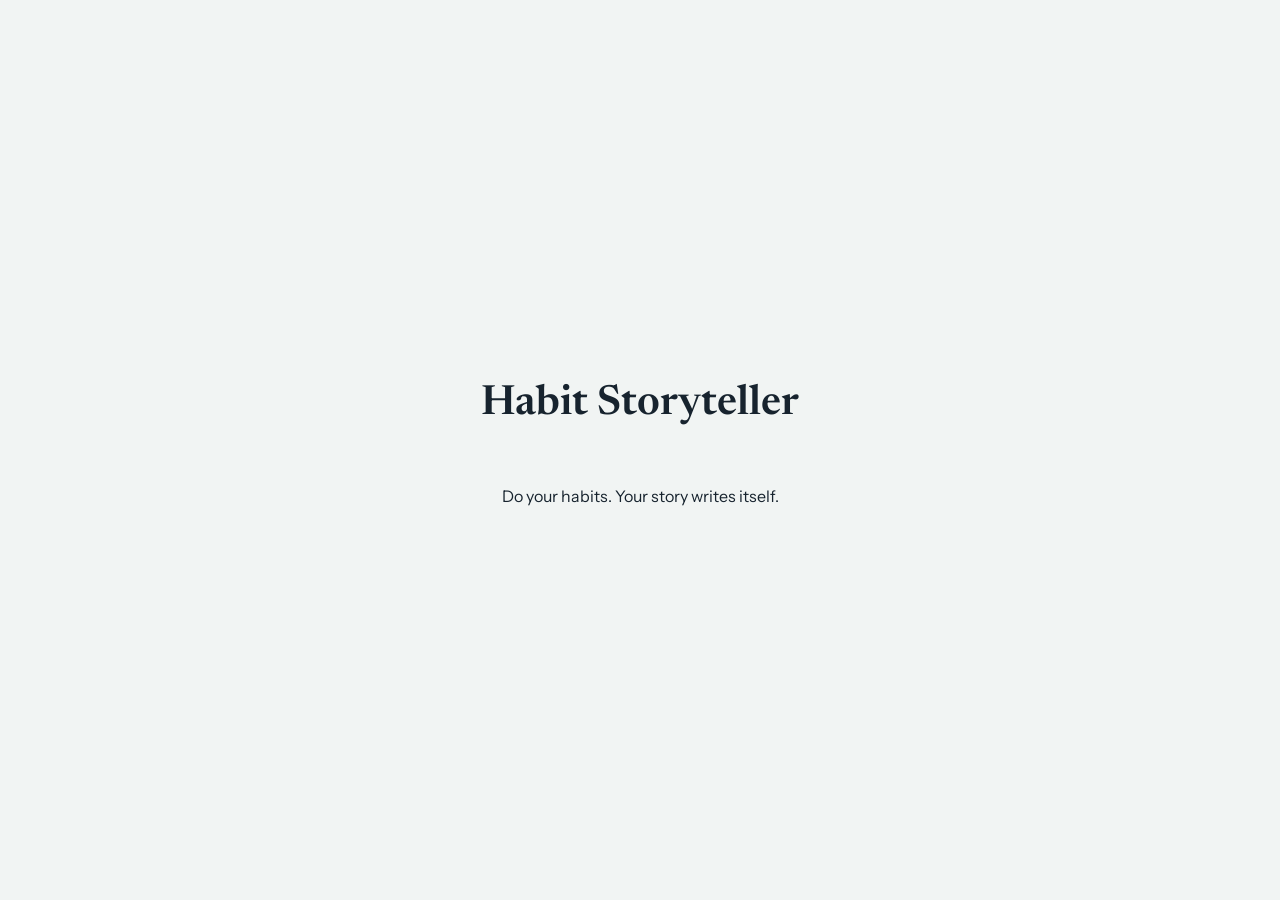
==== login.html @ 2d57e36a "made updates to fix login flow" ====
<!doctype html>
<html lang="en"><head><meta charset="utf-8">
<meta name="viewport" content="width=device-width,initial-scale=1">
<title>Sign in | Habit Storyteller</title>
<link href="https://fonts.googleapis.com/css2?family=Newsreader:ital,wght@0,400;0,600;1,400&family=Instrument+Sans:wght@400;600&display=swap" rel="stylesheet">
<link rel="stylesheet" href="css/styles.css">
<script src="https://accounts.google.com/gsi/client" async defer></script></head>
<body>
<section id="login"><h1>Habit Storyteller</h1><p>Do your habits. Your story writes itself.</p><div id="signin"></div></section>
<script type="module" src="js/login.js"></script>
</body></html>
---- css/styles.css ----
:root{--ink:#17232e;--paper:#f1f4f3;--mist:#d9e1de;--moss:#3d6b5e;--berry:#b3365f;--r:10px}
*{box-sizing:border-box}
body{margin:0;background:var(--paper);color:var(--ink);font:16px/1.5 'Instrument Sans',system-ui,sans-serif}
h1,h2,h3{font-family:Newsreader,Georgia,serif;font-weight:600;margin:.2em 0 .5em}
#login{min-height:100vh;display:grid;place-content:center;gap:12px;text-align:center}
#login h1{font-size:2.6rem}
#app{display:grid;min-height:100vh}
main{padding:20px 18px 96px;max-width:720px;width:100%;margin:auto}
#nav{position:fixed;bottom:0;left:0;right:0;display:flex;background:var(--ink);z-index:5}
[hidden]{display:none!important}
.brand{display:none}
#nav a,#nav button{flex:1;padding:14px 4px;background:none;border:0;color:#b9c6c1;font:inherit;font-size:.9rem;text-align:center;text-decoration:none;cursor:pointer}
#nav a.on{color:#fff;box-shadow:inset 0 3px var(--berry)}
@media(min-width:800px){#app{grid-template-columns:190px 1fr}#nav{position:sticky;top:0;height:100vh;flex-direction:column;justify-content:flex-start;padding-top:24px}#nav a,#nav button{text-align:left;padding:12px 22px;flex:0}#nav a.on{box-shadow:inset 3px 0 var(--berry)}.brand{display:block;color:#fff;font:600 1.3rem Newsreader,Georgia,serif;padding:0 22px 18px}#nav .out{margin-top:auto;margin-bottom:20px}main{padding:32px}}
:focus-visible{outline:3px solid var(--berry);outline-offset:2px}
button,input,select,textarea{font:inherit}
input,select,textarea{width:100%;padding:10px;border:1px solid var(--mist);border-radius:var(--r);background:#fff;color:inherit;margin:4px 0}
input[type=checkbox],input[type=range]{width:auto;padding:0}
button.primary{background:var(--berry);color:#fff;border:0;border-radius:var(--r);padding:12px 18px;cursor:pointer;margin-top:10px}
button.primary:disabled{opacity:.4;cursor:default}
button.link{background:none;border:0;color:var(--moss);text-decoration:underline;cursor:pointer;padding:4px}
.muted{color:#5d6d68}.row{display:flex;flex-wrap:wrap;gap:6px;align-items:center}
.chip{display:inline-flex;gap:4px;align-items:center;background:var(--mist);border-radius:99px;padding:4px 10px}
.tasks{list-style:none;padding:0;margin:0 0 12px}
.tasks li{border-bottom:1px solid var(--mist)}
.tasks label{display:flex;gap:12px;align-items:center;padding:14px 2px;cursor:pointer}
.tasks label span{flex:1}.tasks b{background:var(--moss);color:#fff;border-radius:99px;padding:0 9px;font-size:.85rem}
.tasks input:checked+span{text-decoration:line-through;color:#7a8a85}
.meter{display:flex;align-items:center;gap:10px;margin-bottom:12px}
.gauge{width:130px}.gauge path{fill:none;stroke-width:9;stroke-linecap:round}
.gauge .trk{stroke:var(--mist)}.gauge .val{stroke:var(--berry);transition:stroke-dasharray .6s}
.gauge text{font:600 14px Newsreader,serif;fill:var(--ink)}
.beat{font-family:Newsreader,Georgia,serif;font-size:1.15rem;line-height:1.65;max-width:62ch;margin:0 0 28px}
.beat h3{font-size:1.1rem;color:var(--moss)}.beat .twist{color:var(--berry);font:600 .8rem 'Instrument Sans',sans-serif}
.card{background:#fff;border:1px solid var(--mist);border-radius:var(--r);padding:14px;margin-bottom:12px}
#toast{position:fixed;left:50%;bottom:80px;transform:translate(-50%,20px);background:var(--ink);color:#fff;padding:10px 16px;border-radius:var(--r);opacity:0;transition:.25s;pointer-events:none;z-index:9}
#toast.show{opacity:1;transform:translate(-50%,0)}
@media(prefers-reduced-motion:reduce){*{transition:none!important}}
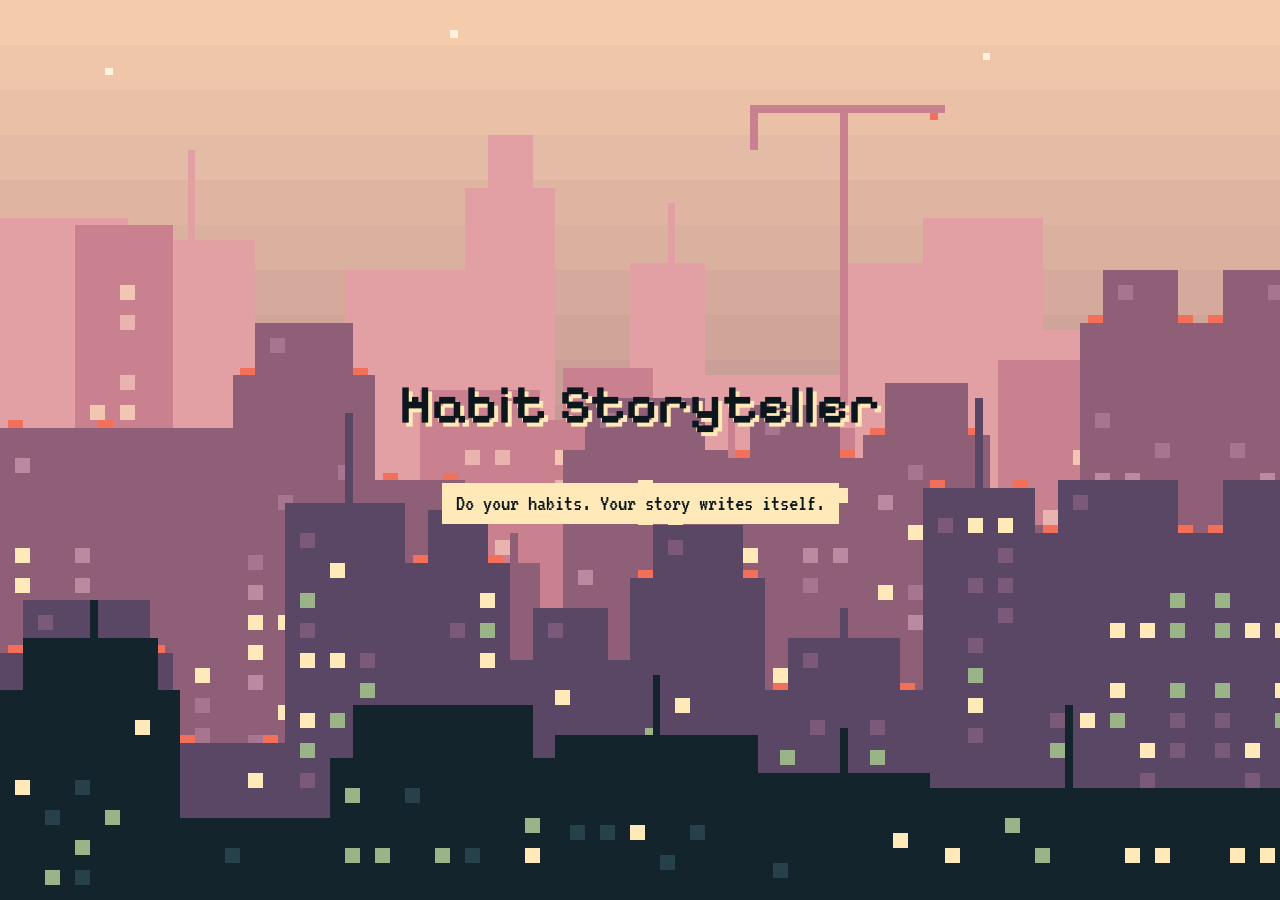
==== commit 075ad613: "UI updates" ====
--- a/login.html
+++ b/login.html
@@ -2,10 +2,10 @@
 <html lang="en"><head><meta charset="utf-8">
 <meta name="viewport" content="width=device-width,initial-scale=1">
 <title>Sign in | Habit Storyteller</title>
-<link href="https://fonts.googleapis.com/css2?family=Newsreader:ital,wght@0,400;0,600;1,400&family=Instrument+Sans:wght@400;600&display=swap" rel="stylesheet">
+<link href="https://fonts.googleapis.com/css2?family=Pixelify+Sans:wght@400;600&family=VT323&display=swap" rel="stylesheet">
 <link rel="stylesheet" href="css/styles.css">
 <script src="https://accounts.google.com/gsi/client" async defer></script></head>
-<body>
+<body data-scene="city">
 <section id="login"><h1>Habit Storyteller</h1><p>Do your habits. Your story writes itself.</p><div id="signin"></div></section>
 <script type="module" src="js/login.js"></script>
 </body></html>
--- a/css/styles.css
+++ b/css/styles.css
@@ -1,38 +1,207 @@
-:root{--ink:#17232e;--paper:#f1f4f3;--mist:#d9e1de;--moss:#3d6b5e;--berry:#b3365f;--r:10px}
+/* Habit Storyteller: pixel-game skin. Scenes, dialogue boxes, hearts for checkmarks, item pop-ups. */
+:root{
+  --glow:#ffe9b8;--cream:#fff3dd;--sky:#f7cfae;--blush:#e3a0a4;--rose:#c9808f;--mauve:#8f5f78;
+  --plum:#5a4766;--dusk:#3d3a5a;--night:#13242c;--abyss:#0b171d;--coral:#f2705a;--sage:#9bb487;--gold:#e8b84a;
+  --mist:#2c4650;--soft:#aab8bb;--px:4px;
+  --ui:'Pixelify Sans',system-ui,sans-serif;--text:'VT323',ui-monospace,monospace;
+  --heart:url("data:image/svg+xml,%3Csvg xmlns='http://www.w3.org/2000/svg' viewBox='0 0 7 6' shape-rendering='crispEdges'%3E%3Cpath fill='%23f2705a' d='M1 0h2v1H1zM4 0h2v1H4zM0 1h7v2H0zM1 3h5v1H1zM2 4h3v1H2zM3 5h1v1H3z'/%3E%3C/svg%3E");
+  --frame:-4px 0 0 0 var(--cream),4px 0 0 0 var(--cream),0 -4px 0 0 var(--cream),0 4px 0 0 var(--cream),10px 10px 0 0 rgba(11,23,29,.4);
+  --frame-sm:-3px 0 0 0 var(--cream),3px 0 0 0 var(--cream),0 -3px 0 0 var(--cream),0 3px 0 0 var(--cream);
+}
+
+/* Scenes. Each id matches a file in css/scenes/ and a name in js/scenes.js. Add a scene: draw the svg, add a line here and in scenes.js. */
+[data-scene=city]{--scene:url(scenes/city.svg)}
+[data-scene=suburb]{--scene:url(scenes/suburb.svg)}
+[data-scene=plains]{--scene:url(scenes/plains.svg)}
+[data-scene=mountains]{--scene:url(scenes/mountains.svg)}
+[data-scene=beach]{--scene:url(scenes/beach.svg)}
+[data-scene=waterfall]{--scene:url(scenes/waterfall.svg)}
+[data-scene=cabin]{--scene:url(scenes/cabin.svg)}
+/* Text drawn straight on the scene needs the right contrast for that scene's sky. */
+body{--title:var(--abyss);--title-sh:var(--glow);--sky-fill:#c9808f}
+body[data-scene=city]{--sky-fill:#c9808f}
+body[data-scene=suburb]{--sky-fill:#b9d9e9}
+body[data-scene=plains]{--sky-fill:#f3cfa0}
+body[data-scene=mountains]{--sky-fill:#cfd0e4}
+body[data-scene=beach]{--sky-fill:#a8d4e8}
+body[data-scene=waterfall]{--sky-fill:#a9c0a6}
+body[data-scene=cabin]{--title:var(--cream);--title-sh:var(--abyss);--sky-fill:#1b2547}
+
 *{box-sizing:border-box}
-body{margin:0;background:var(--paper);color:var(--ink);font:16px/1.5 'Instrument Sans',system-ui,sans-serif}
-h1,h2,h3{font-family:Newsreader,Georgia,serif;font-weight:600;margin:.2em 0 .5em}
-#login{min-height:100vh;display:grid;place-content:center;gap:12px;text-align:center}
-#login h1{font-size:2.6rem}
+html{background:var(--abyss)}
+body{margin:0;min-height:100vh;color:var(--cream);font:1.45rem/1.25 var(--text)}
+/* The scene is scaled to the full height of the window, so the skyline and hills reach high on the screen.
+   Each scene file is a mirrored double-width tile, so it repeats sideways with no seam on wide windows.
+   (The sky color lives on this layer, not on body, because a body background would paint over it.) */
+body::before{content:"";position:fixed;inset:0;z-index:-1;background:var(--scene) left bottom/auto 100% repeat-x var(--sky-fill);image-rendering:pixelated}
+h1,h2,h3{font-family:var(--ui);font-weight:600;margin:.2em 0 .5em;letter-spacing:.01em}
+h2{font-size:1.9rem;color:var(--title);text-shadow:3px 3px 0 var(--title-sh)}
+h3{font-size:1.3rem}
+main>h3{color:var(--title);text-shadow:2px 2px 0 var(--title-sh);margin-top:1em}
+.card h3,.beat h3{color:var(--glow)}
+#login{min-height:100vh;display:grid;place-content:center;gap:16px;text-align:center;padding:24px}
+#login h1{font-size:clamp(2rem,8vw,3.4rem);color:var(--title);text-shadow:4px 4px 0 var(--title-sh)}
+#login p{color:var(--abyss);background:var(--glow);padding:6px 14px;margin:0 auto}
 #app{display:grid;min-height:100vh}
-main{padding:20px 18px 96px;max-width:720px;width:100%;margin:auto}
-#nav{position:fixed;bottom:0;left:0;right:0;display:flex;background:var(--ink);z-index:5}
+main{padding:20px 18px 120px;max-width:760px;width:100%;margin:auto}
 [hidden]{display:none!important}
+.content{min-width:0}
+.px-icon{image-rendering:pixelated;flex:none}
+
+/* Navigation: a game menu with a pixel icon per tab. A heart (desktop) or a coral bar (phone) marks where you are. */
+#nav{position:fixed;bottom:0;left:0;right:0;display:flex;background:var(--abyss);z-index:5;border-top:var(--px) solid var(--cream)}
 .brand{display:none}
-#nav a,#nav button{flex:1;padding:14px 4px;background:none;border:0;color:#b9c6c1;font:inherit;font-size:.9rem;text-align:center;text-decoration:none;cursor:pointer}
-#nav a.on{color:#fff;box-shadow:inset 0 3px var(--berry)}
-@media(min-width:800px){#app{grid-template-columns:190px 1fr}#nav{position:sticky;top:0;height:100vh;flex-direction:column;justify-content:flex-start;padding-top:24px}#nav a,#nav button{text-align:left;padding:12px 22px;flex:0}#nav a.on{box-shadow:inset 3px 0 var(--berry)}.brand{display:block;color:#fff;font:600 1.3rem Newsreader,Georgia,serif;padding:0 22px 18px}#nav .out{margin-top:auto;margin-bottom:20px}main{padding:32px}}
-:focus-visible{outline:3px solid var(--berry);outline-offset:2px}
+#nav a{flex:1;display:flex;flex-direction:column;align-items:center;justify-content:center;gap:3px;min-height:56px;padding:6px 2px;color:#c9bac6;font:600 .72rem var(--ui);text-decoration:none}
+#nav a:hover{color:var(--glow)}
+#nav a.on{color:var(--glow);box-shadow:inset 0 4px 0 var(--coral)}
+@media(min-width:420px){#nav a{font-size:.8rem}}
+@media(min-width:800px){
+  #app{grid-template-columns:210px 1fr}
+  #nav{position:sticky;top:0;height:100vh;flex-direction:column;justify-content:flex-start;padding-top:24px;border-top:0;border-right:var(--px) solid var(--cream)}
+  #nav a{flex:0 0 auto;flex-direction:row;justify-content:flex-start;gap:12px;min-height:48px;padding:10px 20px 10px 44px;font-size:1.05rem;position:relative}
+  #nav a.on{box-shadow:none}
+  #nav a.on::before{content:"";position:absolute;left:18px;top:50%;margin-top:-7px;width:16px;height:14px;background:var(--heart) center/contain no-repeat;image-rendering:pixelated}
+  .brand{display:block;color:var(--glow);font:600 1.35rem/1.15 var(--ui);padding:0 22px 22px}
+  main{padding:32px}
+}
+:focus-visible{outline:var(--px) solid var(--glow);outline-offset:2px}
 button,input,select,textarea{font:inherit}
-input,select,textarea{width:100%;padding:10px;border:1px solid var(--mist);border-radius:var(--r);background:#fff;color:inherit;margin:4px 0}
+
+/* Dialogue-box panels: night fill, cream pixel border, hard drop shadow. */
+.card,.beat{background:var(--night);color:var(--cream);margin:4px 4px 22px;padding:16px 18px;box-shadow:var(--frame)}
+input,select,textarea{width:100%;padding:8px 10px;min-height:44px;border:3px solid var(--cream);border-radius:0;background:var(--abyss);color:var(--cream);margin:5px 0;font-size:1.3rem}
+input::placeholder,textarea::placeholder{color:#8fa0a6}
 input[type=checkbox],input[type=range]{width:auto;padding:0}
-button.primary{background:var(--berry);color:#fff;border:0;border-radius:var(--r);padding:12px 18px;cursor:pointer;margin-top:10px}
-button.primary:disabled{opacity:.4;cursor:default}
-button.link{background:none;border:0;color:var(--moss);text-decoration:underline;cursor:pointer;padding:4px}
-.muted{color:#5d6d68}.row{display:flex;flex-wrap:wrap;gap:6px;align-items:center}
-.chip{display:inline-flex;gap:4px;align-items:center;background:var(--mist);border-radius:99px;padding:4px 10px}
-.tasks{list-style:none;padding:0;margin:0 0 12px}
-.tasks li{border-bottom:1px solid var(--mist)}
-.tasks label{display:flex;gap:12px;align-items:center;padding:14px 2px;cursor:pointer}
-.tasks label span{flex:1}.tasks b{background:var(--moss);color:#fff;border-radius:99px;padding:0 9px;font-size:.85rem}
-.tasks input:checked+span{text-decoration:line-through;color:#7a8a85}
-.meter{display:flex;align-items:center;gap:10px;margin-bottom:12px}
-.gauge{width:130px}.gauge path{fill:none;stroke-width:9;stroke-linecap:round}
-.gauge .trk{stroke:var(--mist)}.gauge .val{stroke:var(--berry);transition:stroke-dasharray .6s}
-.gauge text{font:600 14px Newsreader,serif;fill:var(--ink)}
-.beat{font-family:Newsreader,Georgia,serif;font-size:1.15rem;line-height:1.65;max-width:62ch;margin:0 0 28px}
-.beat h3{font-size:1.1rem;color:var(--moss)}.beat .twist{color:var(--berry);font:600 .8rem 'Instrument Sans',sans-serif}
-.card{background:#fff;border:1px solid var(--mist);border-radius:var(--r);padding:14px;margin-bottom:12px}
-#toast{position:fixed;left:50%;bottom:80px;transform:translate(-50%,20px);background:var(--ink);color:#fff;padding:10px 16px;border-radius:var(--r);opacity:0;transition:.25s;pointer-events:none;z-index:9}
+input[type=number]{width:auto}
+input[type=checkbox]{appearance:none;-webkit-appearance:none;flex:none;width:28px;height:28px;min-height:0;margin:0;border:3px solid var(--cream);background:var(--abyss);cursor:pointer}
+input[type=checkbox]:checked{background:var(--heart) center/16px no-repeat var(--abyss);image-rendering:pixelated}
+input[type=range]{appearance:none;-webkit-appearance:none;height:20px;min-height:0;background:var(--abyss);border:3px solid var(--cream);width:100%;cursor:pointer}
+input[type=range]::-webkit-slider-thumb{appearance:none;-webkit-appearance:none;width:14px;height:28px;background:var(--coral);border:0}
+input[type=range]::-moz-range-thumb{width:14px;height:28px;background:var(--coral);border:0;border-radius:0}
+button.primary,a.primary{display:inline-block;min-height:44px;background:var(--coral);color:var(--abyss);border:0;border-radius:0;padding:10px 20px;cursor:pointer;margin:10px 8px 8px 4px;font:600 1.05rem var(--ui);text-decoration:none;
+  box-shadow:-3px 0 0 0 var(--abyss),3px 0 0 0 var(--abyss),0 -3px 0 0 var(--abyss),0 3px 0 0 var(--abyss),6px 6px 0 0 var(--abyss)}
+button.primary:hover,a.primary:hover{background:var(--glow)}
+button.primary:active,a.primary:active{transform:translate(4px,4px);box-shadow:-3px 0 0 0 var(--abyss),3px 0 0 0 var(--abyss),0 -3px 0 0 var(--abyss),0 3px 0 0 var(--abyss),2px 2px 0 0 var(--abyss)}
+button.primary:disabled{background:#6b5a6a;color:#d3c6d0;cursor:not-allowed;transform:none}
+button.link{background:none;border:0;color:var(--glow);text-decoration:underline;text-decoration-thickness:2px;text-underline-offset:3px;cursor:pointer;padding:10px 8px;min-height:44px;font-size:1.2rem}
+button.link:hover{color:var(--coral)}
+/* Link-style buttons sitting directly on the scene get their own frame so they stay readable on every scene. */
+main>p>button.link{background:var(--night);box-shadow:var(--frame-sm);text-decoration:none;margin:8px 10px 8px 4px;padding:8px 14px}
+.muted{color:var(--soft)}
+.note,.hint{display:inline-block;background:var(--night);color:#dbe4e6;padding:6px 12px;margin:0 0 14px}
+.hint{margin:4px 0 8px}
+.hint.small{font-size:1.15rem}
+.hint a{color:var(--glow)}
+.row{display:flex;flex-wrap:wrap;gap:8px;align-items:center}
+
+/* Items and chips */
+.chip{position:relative;display:inline-flex;gap:8px;align-items:center;background:var(--plum);color:var(--cream);padding:2px 10px;box-shadow:var(--frame-sm);margin:3px 6px 3px 4px}
+.chip input{position:absolute;opacity:0;width:1px;height:1px;min-height:0;margin:0}
+.chip:has(input:checked){background:var(--sage);color:var(--abyss)}
+.chip:has(input:focus-visible){outline:var(--px) solid var(--glow);outline-offset:4px}
+
+/* Quest list (today's habits) */
+.progress{height:20px;background:var(--abyss);border:3px solid var(--cream);margin:0 4px 18px}
+.progress i{display:block;height:100%;background:var(--gold)}
+.tasks{list-style:none;padding:0;margin:0 4px 16px;background:var(--night);box-shadow:var(--frame)}
+.tasks li{border-bottom:3px dotted var(--mist)}
+.tasks li:last-child{border-bottom:0}
+.tasks li.muted{padding:14px 16px}
+.tasks label{display:flex;gap:14px;align-items:center;min-height:52px;padding:10px 16px;cursor:pointer}
+.tasks label:hover{background:#1b3640}
+.tasks label span{flex:1}
+.tasks b{background:var(--gold);color:var(--abyss);padding:0 8px;font:600 .9rem var(--ui);min-width:28px;text-align:center}
+.tasks input:checked+span{text-decoration:line-through;text-decoration-thickness:2px;color:#9fb0b5}
+.tasks small{font-size:1.1rem}
+
+/* Chaos meter (lives in Settings now) */
+.meter{display:flex;align-items:center;gap:14px;flex-wrap:wrap;margin:14px 0 4px}
+.gauge{width:130px;flex:none;shape-rendering:crispEdges}
+.gauge path{fill:none;stroke-width:9;stroke-linecap:butt}
+.gauge .trk{stroke:var(--plum);stroke-dasharray:3 1}
+.gauge .val{stroke:var(--coral);transition:stroke-dasharray .3s steps(6)}
+.gauge text{font:600 15px var(--ui);fill:var(--glow)}
+.chaos-control{display:flex;flex:1 1 220px;flex-direction:column;gap:6px}
+
+/* Settings: grouped panels, a hint under every control, current choice shown by a heart and not by color alone. */
+fieldset{border:0;margin:0;padding:0;min-width:0}
+fieldset:disabled{opacity:.6}
+legend{font:600 1.3rem var(--ui);color:var(--glow);padding:0;margin-bottom:6px}
+.help{font-size:1.15rem;line-height:1.2;color:var(--soft);margin:4px 0 10px}
+.check{display:flex;gap:12px;align-items:center;min-height:44px;cursor:pointer}
+.scene-grid{display:grid;grid-template-columns:repeat(auto-fill,minmax(130px,1fr));gap:18px 16px;margin:12px 4px 6px}
+.scene-opt{position:relative;display:block;cursor:pointer;text-align:center}
+.scene-opt input{position:absolute;opacity:0;width:1px;height:1px;min-height:0;margin:0}
+.thumb{position:relative;display:block;aspect-ratio:4/3;background:var(--scene) left bottom/auto 100% no-repeat;image-rendering:pixelated;box-shadow:-3px 0 0 var(--mist),3px 0 0 var(--mist),0 -3px 0 var(--mist),0 3px 0 var(--mist)}
+.scene-opt:hover .thumb{box-shadow:-3px 0 0 var(--soft),3px 0 0 var(--soft),0 -3px 0 var(--soft),0 3px 0 var(--soft)}
+.scene-opt input:checked+.thumb{box-shadow:-4px 0 0 var(--glow),4px 0 0 var(--glow),0 -4px 0 var(--glow),0 4px 0 var(--glow)}
+.scene-opt input:checked+.thumb::after{content:"";position:absolute;top:6px;right:6px;width:21px;height:18px;background:var(--heart) center/contain no-repeat;image-rendering:pixelated;filter:drop-shadow(2px 2px 0 var(--abyss))}
+.scene-opt input:focus-visible+.thumb{outline:var(--px) solid var(--glow);outline-offset:4px}
+.scene-name{display:block;margin-top:8px;font-size:1.2rem}
+.scene-opt input:checked~.scene-name{color:var(--glow)}
+
+/* Beats (dialogue boxes) with the items each day earned */
+.beat{font-family:var(--text);font-size:1.5rem;line-height:1.3;max-width:64ch;margin-bottom:28px}
+.beat h3{display:flex;flex-wrap:wrap;align-items:center;gap:6px 10px;font-size:1.15rem}
+.beat p{margin:0 0 .6em}
+.beat p:first-of-type::first-letter{color:var(--coral)}
+.day-icons{display:inline-flex;gap:3px;align-items:center}
+.beat .twist{display:inline-block;background:var(--coral);color:var(--abyss);font:600 .8rem var(--ui);padding:2px 8px;margin-bottom:8px}
+ul.found{list-style:none;margin:14px 0 0;padding:10px 0 0;border-top:3px dotted var(--mist)}
+ul.found li{display:flex;gap:12px;align-items:center;padding:4px 0}
+ul.found b{font-weight:400;color:var(--glow)}
+ul.found small,#found small{display:block;color:var(--soft);font-size:1.1rem;line-height:1.1}
+ul.hl{list-style:none;margin:0 4px 20px;padding:8px 16px;background:var(--night);box-shadow:var(--frame)}
+ul.hl li{display:flex;gap:10px;align-items:center;padding:5px 0}
+
+/* Item-found pop-up: slides in at the top, pauses while pointed at, and goes away on its own. */
+#found{position:fixed;z-index:20;top:12px;right:12px;width:min(380px,calc(100vw - 24px));visibility:hidden;opacity:0;transform:translateY(-130%);transition:transform .3s steps(5),opacity .3s steps(5),visibility 0s .3s}
+#found.show{visibility:visible;opacity:1;transform:none;transition:transform .3s steps(5),opacity .3s steps(5),visibility 0s}
+.found-box{background:var(--night);color:var(--cream);padding:10px 14px 12px;box-shadow:-4px 0 0 0 var(--gold),4px 0 0 0 var(--gold),0 -4px 0 0 var(--gold),0 4px 0 0 var(--gold),8px 8px 0 0 rgba(11,23,29,.5)}
+.found-head{display:flex;justify-content:space-between;align-items:center;font:600 1.15rem var(--ui);color:var(--gold)}
+#found .x{min-width:44px;min-height:44px;margin:-6px -10px -6px 0;background:none;border:0;color:var(--cream);font-size:2rem;line-height:1;cursor:pointer}
+#found .x:hover{color:var(--coral)}
+#found ul{list-style:none;margin:0;padding:0}
+#found li{display:flex;gap:12px;align-items:center;padding:8px 0;border-top:3px dotted var(--mist)}
+#found b{font-weight:400;color:var(--glow)}
+.slot{display:grid;place-items:center;width:56px;height:56px;flex:none;background:var(--abyss);box-shadow:var(--frame-sm)}
+#found.show .slot .px-icon{animation:pop .45s steps(5) both}
+.found-timer{height:6px;background:var(--abyss);margin-top:8px}
+.found-timer i{display:block;height:100%;background:var(--gold);animation:drain linear forwards}
+@keyframes pop{0%{transform:scale(0)}60%{transform:scale(1.3)}100%{transform:scale(1)}}
+@keyframes drain{from{width:100%}to{width:0}}
+
+#toast{position:fixed;left:50%;bottom:90px;transform:translate(-50%,20px);background:var(--abyss);color:var(--cream);padding:10px 18px;box-shadow:var(--frame-sm);opacity:0;transition:.25s steps(4);pointer-events:none;z-index:9;max-width:calc(100vw - 24px)}
 #toast.show{opacity:1;transform:translate(-50%,0)}
-@media(prefers-reduced-motion:reduce){*{transition:none!important}}
+.hist{display:block;width:calc(100% - 8px);text-align:left;cursor:pointer;color:inherit;border:0;font:inherit}
+.hist:hover{background:#1b3640}
+.hist h3{margin:0 0 4px}
+.badge{display:inline-block;padding:0 10px;font:600 .85rem var(--ui);color:var(--abyss);background:var(--soft)}
+.badge.good{background:var(--sage)}.badge.mid{background:var(--gold)}.badge.bad{background:var(--coral)}
+#banner{margin:16px 18px 0;padding:12px 14px;background:var(--coral);color:var(--abyss);box-shadow:-4px 0 0 0 var(--abyss),4px 0 0 0 var(--abyss),0 -4px 0 0 var(--abyss),0 4px 0 0 var(--abyss)}
+#banner a{color:var(--abyss)}
+@media(min-width:800px){#banner{margin:24px 32px 0}}
+
+/* HP-style storage bar */
+.bar{height:16px;background:var(--abyss);border:3px solid var(--cream);margin:10px 0;padding:0}
+.bar i{display:block;height:100%;background:var(--sage)}
+.bar.hot i{background:var(--coral)}
+
+/* Add-habit form */
+.lbl{display:block;font-size:1.15rem;color:var(--blush);margin:12px 0 4px}
+.seg{display:flex;gap:6px;margin-bottom:10px}
+.seg label{flex:1;position:relative;text-align:center;cursor:pointer}
+.seg input{position:absolute;inset:0;width:100%;height:100%;min-height:0;margin:0;padding:0;opacity:0;cursor:pointer;border:0}
+.seg span{display:block;min-height:44px;padding:9px 2px;background:var(--abyss);box-shadow:-3px 0 0 0 var(--mist),3px 0 0 0 var(--mist),0 -3px 0 0 var(--mist),0 3px 0 0 var(--mist);font-size:1.2rem}
+.seg input:checked+span{background:var(--glow);color:var(--abyss);box-shadow:var(--frame-sm)}
+.seg input:disabled+span{opacity:.45;cursor:not-allowed}
+.seg label:has(input:focus-visible){outline:var(--px) solid var(--glow);outline-offset:4px}
+.seg.effort span{font-size:1.15rem}
+.seg.effort input:checked+span{background:var(--coral)}
+.seg.effort small{display:block;font:600 .75rem var(--ui);opacity:.85}
+.when{margin-bottom:10px}
+#taskform:has([name=freq][value=daily]:checked) .when{display:none}
+#taskform:has([name=freq][value=days]:checked) .when-every{display:none}
+#taskform:has([name=freq][value=every]:checked) .when-days{display:none}
+
+@media(prefers-reduced-motion:reduce){*{transition:none!important;animation:none!important}.found-timer{display:none}}
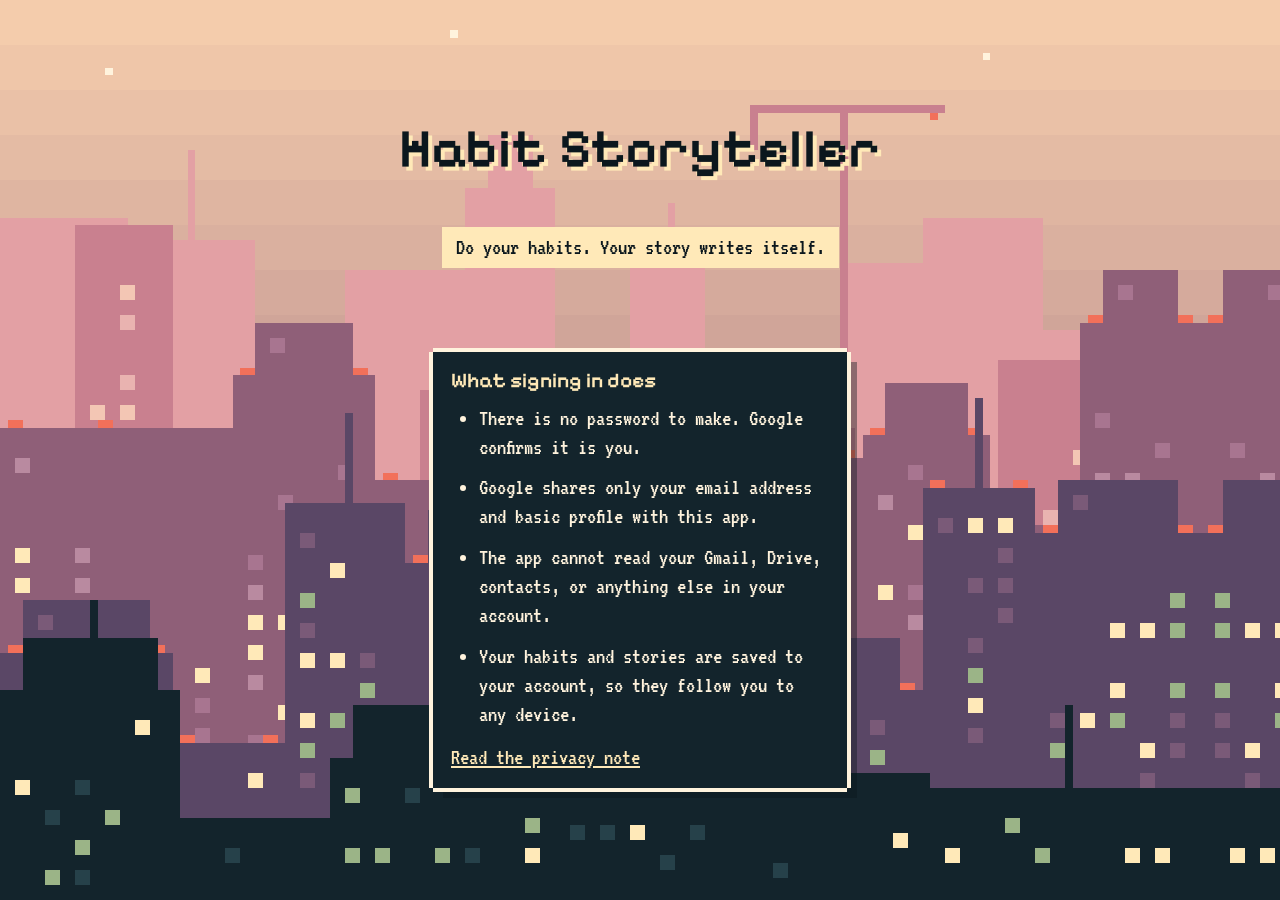
==== commit 57990282: "improved sign in experience" ====
--- a/login.html
+++ b/login.html
@@ -4,8 +4,22 @@
 <title>Sign in | Habit Storyteller</title>
 <link href="https://fonts.googleapis.com/css2?family=Pixelify+Sans:wght@400;600&family=VT323&display=swap" rel="stylesheet">
 <link rel="stylesheet" href="css/styles.css">
+<link rel="stylesheet" href="css/login.css">
 <script src="https://accounts.google.com/gsi/client" async defer></script></head>
 <body data-scene="city">
-<section id="login"><h1>Habit Storyteller</h1><p>Do your habits. Your story writes itself.</p><div id="signin"></div></section>
+<section id="login"><h1>Habit Storyteller</h1><p>Do your habits. Your story writes itself.</p>
+<p id="login-msg" aria-live="polite" hidden></p>
+<div id="signin"></div>
+<div class="card login-card">
+  <h3>What signing in does</h3>
+  <ul>
+    <li>There is no password to make. Google confirms it is you.</li>
+    <li>Google shares only your email address and basic profile with this app.</li>
+    <li>The app cannot read your Gmail, Drive, contacts, or anything else in your account.</li>
+    <li>Your habits and stories are saved to your account, so they follow you to any device.</li>
+  </ul>
+  <div><a href="privacy.html">Read the privacy note</a></div>
+</div>
+</section>
 <script type="module" src="js/login.js"></script>
 </body></html>
--- a/css/login.css
+++ b/css/login.css
@@ -0,0 +1,9 @@
+/* Sign-in page extras: status message and the "what signing in does" box. Uses the colors from styles.css. */
+#login #login-msg{max-width:46ch}
+#login #login-msg.error{background:var(--coral)}
+#signin{justify-self:center;min-height:44px}
+.login-card{max-width:46ch;text-align:left;justify-self:center;margin:8px 4px}
+.login-card h3{margin:0 0 .5em}
+.login-card ul{margin:0 0 .6em;padding-left:1.2em}
+.login-card li{margin:0 0 .5em}
+.login-card a{color:var(--glow)}
